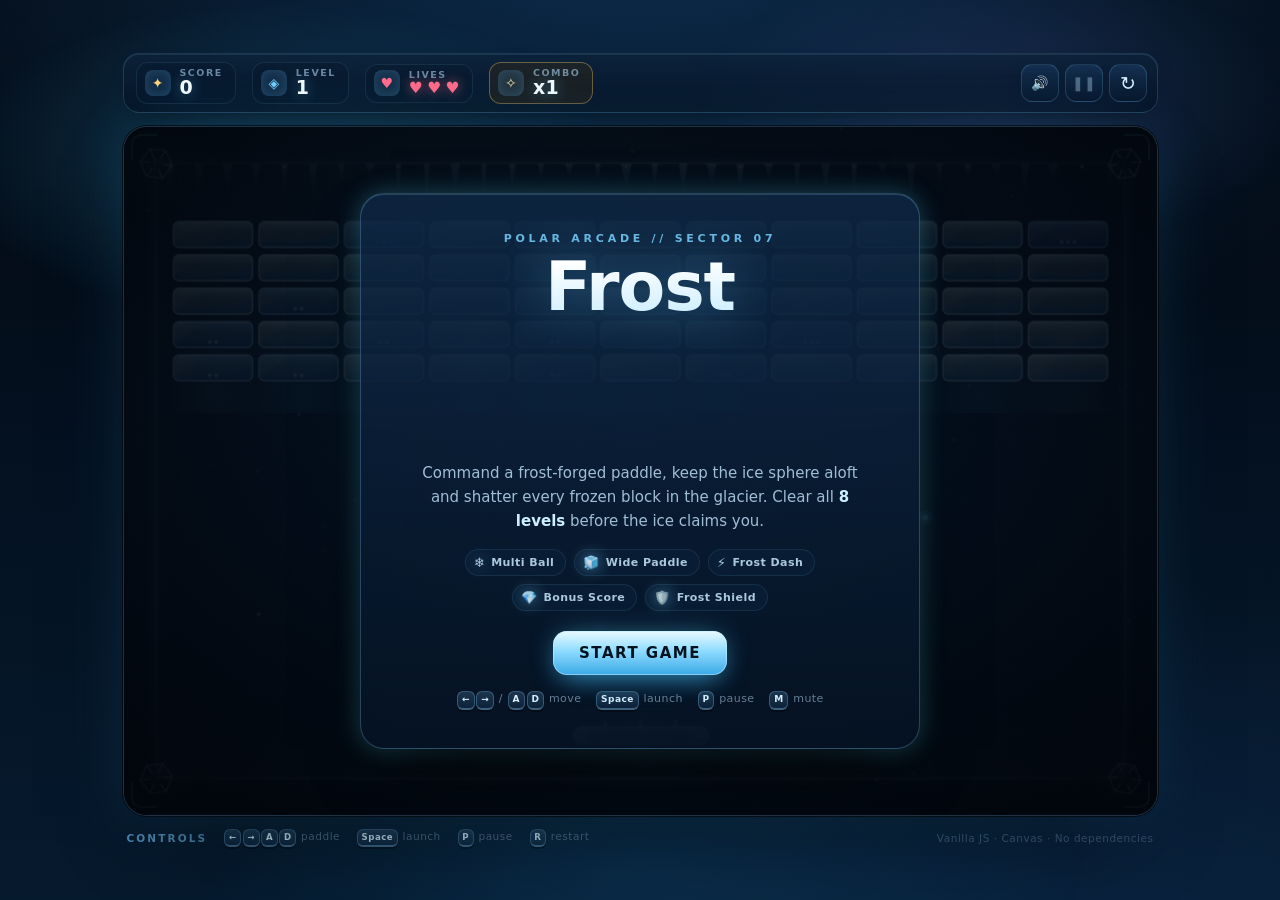
==== index.html @ 10fe20f4 "Add Quit Game button to pause, game over, and victory screens" ====
<!DOCTYPE html>
<html lang="en">
<head>
<meta charset="UTF-8" />
<meta name="viewport" content="width=device-width, initial-scale=1.0, viewport-fit=cover" />
<meta name="theme-color" content="#04080f" />
<meta name="description" content="Frost Breakout — a futuristic frozen arcade breakout game built with HTML5 Canvas and vanilla JavaScript." />
<title>Frost Breakout ❄️</title>
<link rel="icon" href="data:image/svg+xml,%3Csvg xmlns='http://www.w3.org/2000/svg' viewBox='0 0 32 32'%3E%3Cdefs%3E%3CradialGradient id='g' cx='50%25' cy='40%25'%3E%3Cstop offset='0' stop-color='%23eafaff'/%3E%3Cstop offset='1' stop-color='%2338bdf8'/%3E%3C/radialGradient%3E%3C/defs%3E%3Crect width='32' height='32' rx='7' fill='%2308182e'/%3E%3Ccircle cx='16' cy='14' r='7' fill='url(%23g)'/%3E%3Crect x='6' y='24' width='20' height='4' rx='2' fill='%23bae6fd'/%3E%3C/svg%3E" />
<link rel="stylesheet" href="style.css" />
</head>
<body>

<!-- Ambient decorative snow (pure CSS, sits behind the machine) -->
<div class="ambient-snow" aria-hidden="true">
  <i style="--x:4%;  --d:17s; --s:5px;  --o:.5"></i>
  <i style="--x:12%; --d:23s; --s:3px;  --o:.35"></i>
  <i style="--x:21%; --d:14s; --s:7px;  --o:.25"></i>
  <i style="--x:30%; --d:26s; --s:4px;  --o:.45"></i>
  <i style="--x:39%; --d:19s; --s:6px;  --o:.3"></i>
  <i style="--x:48%; --d:29s; --s:3px;  --o:.55"></i>
  <i style="--x:57%; --d:15s; --s:8px;  --o:.22"></i>
  <i style="--x:66%; --d:24s; --s:4px;  --o:.4"></i>
  <i style="--x:75%; --d:18s; --s:6px;  --o:.28"></i>
  <i style="--x:84%; --d:27s; --s:3px;  --o:.5"></i>
  <i style="--x:92%; --d:21s; --s:7px;  --o:.3"></i>
</div>
<div class="ambient-aurora" aria-hidden="true"></div>

<main class="shell" id="shell">

  <!-- ══════════════ HUD ══════════════ -->
  <header class="hud">
    <div class="hud-stats">
      <div class="chip">
        <span class="chip-ico ico-score">✦</span>
        <span class="chip-body"><span class="chip-lab">Score</span><span class="chip-val" id="uiScore">0</span></span>
      </div>

      <div class="chip">
        <span class="chip-ico ico-level">◈</span>
        <span class="chip-body"><span class="chip-lab">Level</span><span class="chip-val" id="uiLevel">1<span class="chip-sub" id="uiLevelMax">/8</span></span></span>
      </div>

      <div class="chip">
        <span class="chip-ico ico-life">♥</span>
        <span class="chip-body"><span class="chip-lab">Lives</span><span class="chip-val lives" id="uiLives"></span></span>
      </div>

      <div class="chip chip-combo" id="uiComboChip" hidden>
        <span class="chip-ico ico-combo">✧</span>
        <span class="chip-body"><span class="chip-lab">Combo</span><span class="chip-val" id="uiCombo">x1</span></span>
      </div>
    </div>

    <div class="hud-actions">
      <button type="button" class="icon-btn" id="btnSound" title="Mute / Unmute  (M)" aria-label="Toggle sound" aria-pressed="false">
        <span class="ico-sound">🔊</span>
      </button>
      <button type="button" class="icon-btn" id="btnPause" title="Pause / Resume  (P)" aria-label="Pause game" aria-pressed="false">
        <span class="ico-pause">❚❚</span>
      </button>
      <button type="button" class="icon-btn" id="btnRestart" title="Restart game  (R)" aria-label="Restart game">
        <span class="ico-restart">↻</span>
      </button>
    </div>
  </header>

  <!-- ══════════════ ARCADE MACHINE ══════════════ -->
  <div class="stage" id="stage">
    <div class="stage-frame" aria-hidden="true">
      <span class="rim rim-tl"></span><span class="rim rim-tr"></span>
      <span class="rim rim-bl"></span><span class="rim rim-br"></span>
    </div>

    <canvas id="game" width="960" height="640" role="img" aria-label="Frost Breakout play area"></canvas>
    <div class="crt" aria-hidden="true"></div>

    <!-- Center toast used for in-game events (level clear, ready, power-up) -->
    <div class="banner" id="banner" hidden>
      <div class="banner-title" id="bannerTitle"></div>
      <div class="banner-sub" id="bannerSub"></div>
    </div>

    <!-- ── Start screen ── -->
    <section class="overlay" id="ovMenu">
      <div class="panel">
        <div class="panel-glint" aria-hidden="true"></div>
        <p class="eyebrow">Polar Arcade // Sector 07</p>
        <h1 class="title">Frost<span>Breakout</span><em>❄️</em></h1>
        <p class="lede">
          Command a frost-forged paddle, keep the ice sphere aloft and shatter every
          frozen block in the glacier. Clear all <b>8 levels</b> before the ice claims you.
        </p>

        <ul class="power-legend" aria-label="Power-ups">
          <li><b>❄️</b><span>Multi Ball</span></li>
          <li><b>🧊</b><span>Wide Paddle</span></li>
          <li><b>⚡</b><span>Frost Dash</span></li>
          <li><b>💎</b><span>Bonus Score</span></li>
          <li><b>🛡️</b><span>Frost Shield</span></li>
        </ul>

        <button type="button" class="btn btn-primary" id="btnStart">
          <span>Start Game</span>
        </button>

        <div class="hint">
          <span><kbd>←</kbd><kbd>→</kbd> / <kbd>A</kbd><kbd>D</kbd> move</span>
          <span><kbd>Space</kbd> launch</span>
          <span><kbd>P</kbd> pause</span>
          <span><kbd>M</kbd> mute</span>
          <span class="hint-touch">Drag the arena to move</span>
        </div>
      </div>
    </section>

    <!-- ── Pause screen ── -->
    <section class="overlay overlay-dim hidden" id="ovPause">
      <div class="panel panel-sm">
        <p class="eyebrow">System Hold</p>
        <h2 class="title-sm">Paused</h2>
        <p class="lede">The blizzard waits for you.</p>
        <div class="btn-row">
          <button type="button" class="btn btn-primary" id="btnResume">Resume</button>
          <button type="button" class="btn btn-ghost" id="btnQuit">Main Menu</button>
        </div>
        <div class="btn-row" style="margin-top:8px;">
          <button type="button" class="btn btn-danger" id="btnQuitGame">Quit Game</button>
        </div>
      </div>
    </section>

    <!-- ── Game over screen ── -->
    <section class="overlay overlay-dim hidden" id="ovOver">
      <div class="panel panel-sm">
        <p class="eyebrow eyebrow-warn">Ice Meltdown</p>
        <h2 class="title-sm">Game Over</h2>
        <div class="scoreboard">
          <div><span>Final Score</span><b id="ovOverScore">0</b></div>
          <div><span>Level Reached</span><b id="ovOverLevel">1</b></div>
          <div><span>Blocks Shattered</span><b id="ovOverBricks">0</b></div>
          <div><span>Best Combo</span><b id="ovOverCombo">0</b></div>
          <div><span>Best</span><b id="ovOverBest">0</b></div>
        </div>
        <div class="btn-row">
          <button type="button" class="btn btn-primary" id="btnRetry">Try Again</button>
          <button type="button" class="btn btn-ghost" id="btnMenu2">Main Menu</button>
        </div>
        <div class="btn-row" style="margin-top:8px;">
          <button type="button" class="btn btn-danger" id="btnQuitGameOver">Quit Game</button>
        </div>
      </div>
    </section>

    <!-- ── Victory screen ── -->
    <section class="overlay hidden" id="ovWin">
      <div class="panel">
        <div class="panel-glint" aria-hidden="true"></div>
        <p class="eyebrow eyebrow-win">Glacier Cleared</p>
        <h2 class="title-sm title-win">Victory ❄️</h2>
        <p class="lede">Every frozen block is dust. The arctic sector is yours.</p>
        <div class="scoreboard">
          <div><span>Final Score</span><b id="ovWinScore">0</b></div>
          <div><span>Blocks Shattered</span><b id="ovWinBricks">0</b></div>
          <div><span>Best Combo</span><b id="ovWinCombo">0</b></div>
          <div><span>Lives Left</span><b id="ovWinLives">0</b></div>
          <div><span>Best</span><b id="ovWinBest">0</b></div>
        </div>
        <div class="btn-row">
          <button type="button" class="btn btn-primary" id="btnPlayAgain">Play Again</button>
          <button type="button" class="btn btn-ghost" id="btnMenu3">Main Menu</button>
        </div>
        <div class="btn-row" style="margin-top:8px;">
          <button type="button" class="btn btn-danger" id="btnQuitGameWin">Quit Game</button>
        </div>
      </div>
    </section>

    <div class="scan" aria-hidden="true"></div>
  </div>

  <!-- ══════════════ TOUCH CONTROLS ══════════════ -->
  <div class="touch-bar" id="touchBar">
    <button type="button" class="tbtn" id="btnLeft" aria-label="Move paddle left">◀</button>
    <button type="button" class="tbtn tbtn-fire" id="btnFire" aria-label="Launch ball">❄️</button>
    <button type="button" class="tbtn" id="btnRight" aria-label="Move paddle right">▶</button>
  </div>

  <p class="rotate-hint">↻ Rotate your device for a larger arena</p>

  <footer class="legend">
    <span class="legend-k">Controls</span>
    <span><kbd>←</kbd><kbd>→</kbd><kbd>A</kbd><kbd>D</kbd> paddle</span>
    <span><kbd>Space</kbd> launch</span>
    <span><kbd>P</kbd> pause</span>
    <span><kbd>R</kbd> restart</span>
    <span class="legend-grow"></span>
    <span class="legend-build">Vanilla JS · Canvas · No dependencies</span>
  </footer>
</main>

<script src="script.js"></script>
</body>
</html>
---- style.css ----
/* ==========================================================================
   Frost Breakout ❄️  —  stylesheet
   1. Tokens & reset          5. HUD
   2. Ambient background      6. Stage / overlays / panels
   3. Shell layout            7. Buttons / form bits
   4. Typography              8. Touch controls, legend, responsive
   ========================================================================== */

/* ---------- 1. Tokens & reset ------------------------------------------- */
:root {
  /* arctic palette */
  --ink-000: #03070d;
  --ink-100: #061020;
  --ink-200: #08182c;
  --ink-300: #0b2540;
  --ice-100: #f2fbff;
  --ice-200: #d5f0ff;
  --ice-300: #a9e3ff;
  --ice-400: #6fd0ff;
  --ice-500: #35b6f5;
  --ice-600: #1c8fd4;
  --deep-600: #0b4f8a;
  --violet: #7b8cff;
  --cyan: #57e6ff;
  --danger: #ff6b8b;
  --gold: #ffd479;

  --stroke: rgba(140, 210, 255, .18);
  --stroke-soft: rgba(140, 210, 255, .10);
  --glass: rgba(8, 24, 44, .62);
  --glass-hi: rgba(150, 220, 255, .09);

  --r-sm: 10px;
  --r-md: 16px;
  --r-lg: 24px;

  --shadow-deep: 0 30px 80px -30px rgba(0, 0, 0, .9);
  --glow-ice: 0 0 24px rgba(87, 230, 255, .28);
  --ease: cubic-bezier(.22, .68, .28, 1);
}

* { box-sizing: border-box; }

html, body { height: 100%; }

body {
  margin: 0;
  min-height: 100%;
  display: flex;
  align-items: center;
  justify-content: center;
  padding: clamp(8px, 2vw, 26px);
  font-family: "Segoe UI", system-ui, -apple-system, "Helvetica Neue", Arial, sans-serif;
  color: var(--ice-200);
  background:
    radial-gradient(120% 90% at 50% -10%, #0d2f52 0%, rgba(9, 30, 54, 0) 60%),
    radial-gradient(90% 70% at 85% 110%, #0a2340 0%, rgba(6, 16, 32, 0) 65%),
    linear-gradient(180deg, var(--ink-000) 0%, #04101f 45%, #061a2e 100%);
  overflow-x: hidden;
  -webkit-font-smoothing: antialiased;
  -webkit-tap-highlight-color: transparent;
}

/* ---------- 2. Ambient background ---------------------------------------- */
.ambient-aurora {
  position: fixed;
  inset: 0;
  pointer-events: none;
  z-index: 0;
  background:
    radial-gradient(38% 26% at 22% 18%, rgba(63, 214, 255, .17), transparent 70%),
    radial-gradient(34% 24% at 78% 12%, rgba(123, 140, 255, .15), transparent 70%),
    radial-gradient(50% 30% at 50% 96%, rgba(28, 143, 212, .14), transparent 70%);
  /* transform-only animation: keeps this on the compositor instead of
     re-rasterising a blurred full-viewport layer every frame */
  animation: auroraDrift 34s var(--ease) infinite alternate;
}

@keyframes auroraDrift {
  0%   { transform: translate3d(-1.5%, 0, 0);     opacity: .8; }
  50%  { transform: translate3d(1.5%, 1%, 0);    opacity: 1; }
  100% { transform: translate3d(-1%, -.5%, 0);   opacity: .75; }
}

.ambient-snow {
  position: fixed;
  inset: 0;
  pointer-events: none;
  z-index: 0;
  overflow: hidden;
}

.ambient-snow i {
  position: absolute;
  top: -6vh;
  left: var(--x);
  width: var(--s);
  height: var(--s);
  opacity: 0;
  border-radius: 50%;
  background: radial-gradient(circle, #fff, rgba(190, 230, 255, .25));
  box-shadow: 0 0 8px rgba(160, 220, 255, .5);
  animation: snowfall var(--d) linear infinite;
  animation-delay: calc(var(--d) * -0.4);
}

@keyframes snowfall {
  0%   { transform: translate3d(0, -8vh, 0);        opacity: 0; }
  10%  { opacity: var(--o); }
  90%  { opacity: var(--o); }
  100% { transform: translate3d(40px, 108vh, 0);    opacity: 0; }
}

/* ---------- 3. Shell layout --------------------------------------------- */
.shell {
  position: relative;
  z-index: 1;
  width: min(1120px, 100%, calc((100dvh - 210px) * 1.5));
  display: flex;
  flex-direction: column;
  gap: clamp(8px, 1.4vh, 14px);
}

/* ---------- 4. Typography ------------------------------------------------ */
kbd {
  display: inline-block;
  min-width: 1.65em;
  padding: .12em .42em;
  margin: 0 .1em;
  font: 600 .82em/1.5 "Segoe UI", system-ui, sans-serif;
  text-align: center;
  color: var(--ice-200);
  background: linear-gradient(180deg, rgba(120, 190, 240, .20), rgba(20, 48, 76, .55));
  border: 1px solid rgba(150, 215, 255, .28);
  border-bottom-width: 2px;
  border-radius: 6px;
  box-shadow: 0 2px 0 rgba(0, 0, 0, .35);
}

/* ---------- 5. HUD ------------------------------------------------------- */
.hud {
  display: flex;
  align-items: center;
  justify-content: space-between;
  gap: 12px;
  padding: 8px 10px 8px 12px;
  border-radius: var(--r-md);
  background: linear-gradient(180deg, rgba(12, 34, 58, .78), rgba(6, 18, 34, .72));
  border: 1px solid var(--stroke);
  box-shadow: inset 0 1px 0 var(--glass-hi), 0 12px 30px -18px #000;
}

.hud-stats {
  display: flex;
  align-items: center;
  gap: clamp(6px, 1.4vw, 16px);
  min-width: 0;
}

.chip {
  display: flex;
  align-items: center;
  gap: 9px;
  padding: 5px 12px 5px 8px;
  border-radius: 12px;
  background: rgba(9, 26, 46, .55);
  border: 1px solid var(--stroke-soft);
  transition: border-color .3s var(--ease), background .3s var(--ease);
}

.chip-ico {
  display: grid;
  place-items: center;
  width: 26px;
  height: 26px;
  flex: none;
  border-radius: 8px;
  font-size: 14px;
  color: var(--ice-100);
  background: rgba(90, 170, 230, .14);
  box-shadow: inset 0 0 12px rgba(120, 200, 255, .18);
}

.ico-score { color: var(--gold); }
.ico-level { color: var(--ice-400); }
.ico-life  { color: var(--danger); }
.ico-combo { color: #ffe9a8; }

.chip-body { display: flex; flex-direction: column; line-height: 1.05; min-width: 0; }

.chip-lab {
  font-size: 9.5px;
  font-weight: 700;
  letter-spacing: .16em;
  text-transform: uppercase;
  color: rgba(168, 206, 235, .62);
}

.chip-val {
  font-size: clamp(15px, 2.1vw, 19px);
  font-weight: 800;
  letter-spacing: .02em;
  font-variant-numeric: tabular-nums;
  color: var(--ice-100);
  text-shadow: 0 0 14px rgba(120, 210, 255, .45);
}

.chip-sub { font-size: .62em; opacity: .5; margin-left: 1px; }

.lives { display: flex; gap: 4px; align-items: center; }

.lives b {
  font-size: .82em;
  color: var(--danger);
  text-shadow: 0 0 12px rgba(255, 107, 139, .6);
  animation: heartIn .35s var(--ease) both;
}

.lives b.spent { color: rgba(140, 180, 210, .28); text-shadow: none; animation: none; }

@keyframes heartIn {
  from { transform: scale(0) rotate(-25deg); opacity: 0; }
  to   { transform: scale(1) rotate(0);      opacity: 1; }
}

.chip-combo {
  border-color: rgba(255, 212, 121, .35);
  background: rgba(60, 44, 16, .35);
  animation: comboPop .3s var(--ease);
}

@keyframes comboPop {
  from { transform: scale(.85); }
  to   { transform: scale(1); }
}

.hud-actions { display: flex; gap: 6px; flex: none; }

.icon-btn {
  width: 38px;
  height: 38px;
  display: grid;
  place-items: center;
  font-size: 14px;
  color: var(--ice-200);
  background: linear-gradient(180deg, rgba(24, 56, 92, .7), rgba(9, 24, 44, .7));
  border: 1px solid var(--stroke);
  border-radius: 11px;
  cursor: pointer;
  transition: transform .18s var(--ease), border-color .2s, box-shadow .2s, color .2s;
}

.icon-btn:hover {
  transform: translateY(-2px);
  color: #fff;
  border-color: rgba(150, 220, 255, .5);
  box-shadow: var(--glow-ice);
}

.icon-btn:active { transform: translateY(0) scale(.94); }

.icon-btn.off { color: rgba(160, 190, 215, .45); }

.ico-restart { font-size: 19px; line-height: 1; }

/* ---------- 6. Stage / overlays / panels --------------------------------- */
.stage {
  position: relative;
  width: 100%;
  aspect-ratio: 3 / 2;          /* matches the 960×640 logical canvas exactly */
  border-radius: var(--r-lg);
  overflow: hidden;
  background: #04080f;
  border: 1px solid rgba(130, 200, 250, .22);
  box-shadow:
    0 0 0 1px rgba(0, 0, 0, .6),
    0 0 60px -10px rgba(40, 150, 220, .28),
    var(--shadow-deep);
  isolation: isolate;
}

.stage-frame {
  position: absolute;
  inset: 0;
  border-radius: inherit;
  pointer-events: none;
  z-index: 4;
}

.rim {
  position: absolute;
  width: 26px;
  height: 26px;
  border: 2px solid rgba(150, 225, 255, .55);
  filter: drop-shadow(0 0 6px rgba(110, 200, 255, .7));
}

.rim-tl { top: 7px;    left: 7px;   border-right: 0; border-bottom: 0; border-radius: 10px 0 0 0; }
.rim-tr { top: 7px;    right: 7px;  border-left: 0;  border-bottom: 0; border-radius: 0 10px 0 0; }
.rim-bl { bottom: 7px; left: 7px;   border-right: 0; border-top: 0;    border-radius: 0 0 0 10px; }
.rim-br { bottom: 7px; right: 7px;  border-left: 0;  border-top: 0;    border-radius: 0 0 10px 0; }

#game {
  display: block;
  width: 100%;
  height: 100%;
  touch-action: none;
  cursor: none;
}

.stage.menu-open #game { cursor: default; }

/* subtle CRT glass — plain alpha, no blend mode (blend modes force a
   full-page composite pass on every frame) */
.crt {
  position: absolute;
  inset: 0;
  pointer-events: none;
  z-index: 3;
  background:
    radial-gradient(130% 100% at 50% 50%, transparent 58%, rgba(2, 10, 20, .5) 100%),
    linear-gradient(180deg, rgba(190, 235, 255, .06), transparent 22%);
}

/* a slim strip that drifts downward: transform-only, so it never repaints
   the whole overlay */
.scan {
  position: absolute;
  left: 0;
  top: 0;
  width: 100%;
  height: 200px;
  pointer-events: none;
  z-index: 3;
  opacity: .12;
  background: repeating-linear-gradient(180deg,
      rgba(255, 255, 255, .07) 0 1px, transparent 1px 3px);
  animation: scanDrift 7s linear infinite;
}

@keyframes scanDrift {
  from { transform: translateY(-200px); }
  to   { transform: translateY(760px); }
}

/* in-game toast banner */
.banner {
  position: absolute;
  left: 50%;
  top: 42%;
  z-index: 5;
  transform: translate(-50%, -50%);
  text-align: center;
  pointer-events: none;
  animation: bannerIn .45s var(--ease) both;
}

.banner-title {
  font-size: clamp(22px, 4.4vw, 44px);
  font-weight: 900;
  letter-spacing: .1em;
  text-transform: uppercase;
  color: #fff;
  text-shadow: 0 0 10px rgba(140, 220, 255, .9), 0 0 34px rgba(70, 180, 255, .7), 0 6px 18px rgba(0, 0, 0, .6);
}

.banner-sub {
  margin-top: 6px;
  font-size: clamp(11px, 1.6vw, 15px);
  font-weight: 600;
  letter-spacing: .22em;
  text-transform: uppercase;
  color: rgba(190, 232, 255, .8);
}

.banner.out { animation: bannerOut .35s var(--ease) forwards; }

@keyframes bannerIn {
  from { opacity: 0; transform: translate(-50%, -50%) scale(.86); }
  to   { opacity: 1; transform: translate(-50%, -50%) scale(1); }
}

@keyframes bannerOut {
  to { opacity: 0; transform: translate(-50%, -60%) scale(1.06); }
}

/* overlays — a solid scrim instead of backdrop-filter, which is far too
   expensive to run every frame over a full-screen canvas */
.overlay {
  position: absolute;
  inset: 0;
  z-index: 6;
  display: grid;
  place-items: center;
  padding: clamp(12px, 3vw, 34px);
  text-align: center;
  background:
    radial-gradient(80% 70% at 50% 45%, rgba(5, 18, 34, .82), rgba(1, 5, 11, .95));
  animation: fadeIn .35s var(--ease) both;
}

.overlay-dim { background: rgba(3, 10, 20, .74); }

.overlay.hidden { display: none; }

@keyframes fadeIn { from { opacity: 0; } to { opacity: 1; } }

.panel {
  position: relative;
  width: min(560px, 100%);
  padding: clamp(20px, 3.4vw, 38px) clamp(18px, 3vw, 40px);
  border-radius: var(--r-lg);
  background: linear-gradient(180deg, rgba(16, 44, 76, .72), rgba(6, 20, 38, .80));
  border: 1px solid rgba(140, 210, 255, .26);
  box-shadow: inset 0 1px 0 rgba(180, 230, 255, .16), 0 30px 70px -30px #000, var(--glow-ice);
  overflow: hidden;
  animation: panelIn .42s var(--ease) both;
}

.panel-sm { width: min(430px, 100%); padding-block: clamp(18px, 2.6vw, 30px); }

@keyframes panelIn {
  from { opacity: 0; transform: translateY(16px) scale(.97); }
  to   { opacity: 1; transform: none; }
}

.panel-glint {
  position: absolute;
  inset: -40% -20%;
  background: linear-gradient(90deg, transparent 40%, rgba(190, 240, 255, .12) 50%, transparent 60%);
  transform: translateX(-60%) rotate(18deg);
  animation: glint 6s var(--ease) infinite;
  pointer-events: none;
  will-change: transform;
}

@keyframes glint {
  0%, 62% { transform: translateX(-60%) rotate(18deg); }
  100%    { transform: translateX(60%) rotate(18deg); }
}

.eyebrow {
  margin: 0 0 10px;
  font-size: clamp(9px, 1.5vw, 11px);
  font-weight: 700;
  letter-spacing: .34em;
  text-transform: uppercase;
  color: rgba(120, 210, 255, .85);
}

.eyebrow-warn { color: rgba(255, 130, 160, .9); }
.eyebrow-win  { color: rgba(255, 214, 130, .95); }

.title {
  margin: 0 0 12px;
  font-size: clamp(34px, 7.2vw, 68px);
  font-weight: 900;
  line-height: .95;
  letter-spacing: -.015em;
  background: linear-gradient(178deg, #ffffff 6%, #bfe9ff 42%, #45b8ef 74%, #2f7fd0 100%);
  -webkit-background-clip: text;
  background-clip: text;
  color: transparent;
  filter: drop-shadow(0 0 26px rgba(80, 190, 255, .45));
}

.title span { display: block; font-weight: 300; letter-spacing: .06em; opacity: .92; }

.title em {
  display: inline-block;
  margin-left: .12em;
  font-style: normal;
  font-size: .5em;
  filter: drop-shadow(0 0 14px rgba(150, 225, 255, .9));
  animation: snowSpin 7s linear infinite;
}

@keyframes snowSpin {
  from { transform: rotate(0deg)   scale(1); }
  50%  { transform: rotate(180deg) scale(1.12); }
  to   { transform: rotate(360deg) scale(1); }
}

.title-sm {
  margin: 0 0 10px;
  font-size: clamp(26px, 5vw, 44px);
  font-weight: 900;
  letter-spacing: .01em;
  color: #fff;
  text-shadow: 0 0 22px rgba(90, 200, 255, .55);
}

.title-win {
  background: linear-gradient(178deg, #fff 10%, #ffe6a8 55%, #ffb44d 100%);
  -webkit-background-clip: text;
  background-clip: text;
  color: transparent;
  filter: drop-shadow(0 0 22px rgba(255, 200, 100, .5));
}

.lede {
  margin: 0 auto 16px;
  max-width: 46ch;
  font-size: clamp(12.5px, 1.7vw, 15px);
  line-height: 1.6;
  color: rgba(190, 222, 245, .84);
}

.lede b { color: #cdefff; }

.power-legend {
  display: flex;
  flex-wrap: wrap;
  justify-content: center;
  gap: 8px;
  margin: 0 0 20px;
  padding: 0;
  list-style: none;
}

.power-legend li {
  display: flex;
  align-items: center;
  gap: 6px;
  padding: 5px 11px 5px 8px;
  font-size: 11px;
  font-weight: 600;
  letter-spacing: .04em;
  color: rgba(200, 230, 250, .85);
  background: rgba(11, 32, 58, .6);
  border: 1px solid var(--stroke-soft);
  border-radius: 999px;
  transition: transform .2s var(--ease), border-color .2s;
}

.power-legend li:hover { transform: translateY(-2px); border-color: rgba(150, 220, 255, .45); }
.power-legend b { font-size: 13px; filter: drop-shadow(0 0 8px rgba(120, 210, 255, .8)); }

.scoreboard {
  display: grid;
  grid-template-columns: repeat(auto-fit, minmax(118px, 1fr));
  gap: 8px;
  margin: 0 0 20px;
}

.scoreboard > div {
  display: flex;
  flex-direction: column;
  gap: 3px;
  padding: 10px 8px;
  border-radius: var(--r-sm);
  background: rgba(8, 24, 44, .55);
  border: 1px solid var(--stroke-soft);
}

.scoreboard span {
  font-size: 9.5px;
  font-weight: 700;
  letter-spacing: .16em;
  text-transform: uppercase;
  color: rgba(160, 200, 230, .65);
}

.scoreboard b {
  font-size: clamp(16px, 2.6vw, 22px);
  font-weight: 800;
  font-variant-numeric: tabular-nums;
  color: var(--ice-100);
  text-shadow: 0 0 14px rgba(110, 205, 255, .45);
}

.hint {
  display: flex;
  flex-wrap: wrap;
  justify-content: center;
  gap: 6px 14px;
  margin-top: 16px;
  font-size: 11px;
  letter-spacing: .04em;
  color: rgba(165, 200, 225, .6);
}

.hint-touch { display: none; }

/* ---------- 7. Buttons --------------------------------------------------- */
.btn-row {
  display: flex;
  justify-content: center;
  gap: 10px;
  flex-wrap: wrap;
}

.btn {
  position: relative;
  display: inline-flex;
  align-items: center;
  justify-content: center;
  gap: 8px;
  min-width: 168px;
  padding: 13px 26px;
  font: inherit;
  font-size: 15px;
  font-weight: 800;
  letter-spacing: .1em;
  text-transform: uppercase;
  color: #02121f;
  background: linear-gradient(180deg, #eafaff 0%, #8fdcff 45%, #3aa8e6 100%);
  border: 0;
  border-radius: 14px;
  cursor: pointer;
  overflow: hidden;
  box-shadow:
    0 0 0 1px rgba(190, 240, 255, .55) inset,
    0 10px 26px -8px rgba(50, 170, 230, .65),
    0 0 30px -6px rgba(90, 210, 255, .45);
  transition: transform .2s var(--ease), box-shadow .25s var(--ease), filter .2s;
}

.btn::after {
  content: "";
  position: absolute;
  top: 0;
  left: 0;
  width: 55%;
  height: 100%;
  background: linear-gradient(90deg, transparent, rgba(255, 255, 255, .75), transparent);
  transform: translateX(-160%) skewX(-20deg);
  animation: btnSheen 3.6s var(--ease) infinite;
  pointer-events: none;
}

@keyframes btnSheen {
  0%, 55% { transform: translateX(-160%) skewX(-20deg); }
  100%    { transform: translateX(360%) skewX(-20deg); }
}

.btn:hover {
  transform: translateY(-3px);
  filter: brightness(1.07);
  box-shadow:
    0 0 0 1px rgba(220, 250, 255, .7) inset,
    0 16px 34px -10px rgba(50, 170, 230, .8),
    0 0 46px -6px rgba(120, 225, 255, .7);
}

.btn:active { transform: translateY(0) scale(.97); }
.btn:focus-visible { outline: 2px solid #fff; outline-offset: 3px; }

.btn-ghost {
  min-width: 132px;
  color: var(--ice-200);
  background: linear-gradient(180deg, rgba(28, 64, 104, .8), rgba(10, 28, 50, .8));
  box-shadow: 0 0 0 1px var(--stroke) inset, 0 8px 20px -12px #000;
}

.btn-ghost::after { display: none; }
.btn-ghost:hover { color: #fff; box-shadow: 0 0 0 1px rgba(150, 220, 255, .5) inset, var(--glow-ice); }

.btn-danger {
  min-width: 132px;
  color: #fff;
  background: linear-gradient(180deg, #ff4444 0%, #cc0000 45%, #990000 100%);
  box-shadow:
    0 0 0 1px rgba(255, 100, 100, .55) inset,
    0 10px 26px -8px rgba(204, 0, 0, .65),
    0 0 30px -6px rgba(255, 50, 50, .45);
}
.btn-danger::after { display: none; }
.btn-danger:hover { box-shadow: 0 0 0 1px rgba(255, 150, 150, .7) inset, 0 0 40px -4px rgba(255, 80, 80, .7); }

/* ---------- 8. Touch controls, legend, responsive ------------------------ */
.touch-bar {
  display: none;
  gap: 10px;
  padding: 4px;
}

.tbtn {
  flex: 1;
  height: 62px;
  font-size: 22px;
  color: var(--ice-200);
  background: linear-gradient(180deg, rgba(24, 58, 96, .8), rgba(8, 22, 42, .85));
  border: 1px solid var(--stroke);
  border-radius: 16px;
  cursor: pointer;
  user-select: none;
  touch-action: none;
  transition: transform .1s var(--ease), background .15s, box-shadow .2s;
}

.tbtn:active,
.tbtn.held {
  transform: scale(.95);
  color: #fff;
  background: linear-gradient(180deg, rgba(50, 120, 180, .9), rgba(14, 40, 70, .9));
  box-shadow: 0 0 24px -4px rgba(110, 210, 255, .7);
}

.tbtn-fire { flex: 0 0 96px; font-size: 26px; }

.legend {
  display: flex;
  align-items: center;
  gap: 8px 16px;
  flex-wrap: wrap;
  padding: 0 4px;
  font-size: 10.5px;
  letter-spacing: .05em;
  color: rgba(150, 190, 220, .5);
}

.legend-k {
  font-weight: 800;
  letter-spacing: .2em;
  text-transform: uppercase;
  color: rgba(120, 200, 250, .65);
}

.legend-grow { flex: 1; }
.legend-build { opacity: .55; }

.rotate-hint {
  display: none;
  margin: 0;
  text-align: center;
  font-size: 10.5px;
  font-weight: 600;
  letter-spacing: .12em;
  text-transform: uppercase;
  color: rgba(140, 205, 245, .55);
}

@media (max-width: 780px) and (orientation: portrait) {
  .rotate-hint { display: block; }
}

@media (max-width: 720px) {
  .legend { display: none; }
}

@media (max-width: 640px) {
  .chip { padding: 4px 9px 4px 6px; gap: 7px; }
  .chip-ico { width: 22px; height: 22px; font-size: 12px; }
  .chip-lab { font-size: 8.5px; }
  .icon-btn { width: 34px; height: 34px; font-size: 13px; }
  .power-legend li span { display: none; }
  .power-legend li { padding: 6px 9px; }
}

/* Touch-first layout: show on-screen controls. The width fallback covers
   browsers/devices that report a fine pointer on a small screen. */
@media (hover: none) and (pointer: coarse), (max-width: 780px) {
  .touch-bar { display: flex; }
  .hint-touch { display: inline; }
}

@media (max-height: 560px) {
  .shell { width: min(1120px, 100%, calc((100dvh - 130px) * 1.5)); }
  .legend { display: none; }
  /* compact HUD so nothing overflows on short landscape screens */
  .hud { padding: 5px 7px; gap: 6px; }
  .hud-stats { gap: 5px; }
  .chip { padding: 3px 7px 3px 4px; gap: 5px; border-radius: 9px; }
  .chip-ico { width: 20px; height: 20px; font-size: 11px; border-radius: 6px; }
  .chip-lab { display: none; }
  .chip-val { font-size: 14px; }
  .icon-btn { width: 30px; height: 30px; font-size: 12px; border-radius: 9px; }
  .ico-restart { font-size: 16px; }
  .touch-bar { gap: 6px; }
  .tbtn { height: 46px; }
}

@media (prefers-reduced-motion: reduce) {
  *, *::before, *::after {
    animation-duration: .01ms !important;
    animation-iteration-count: 1 !important;
    transition-duration: .01ms !important;
  }
}
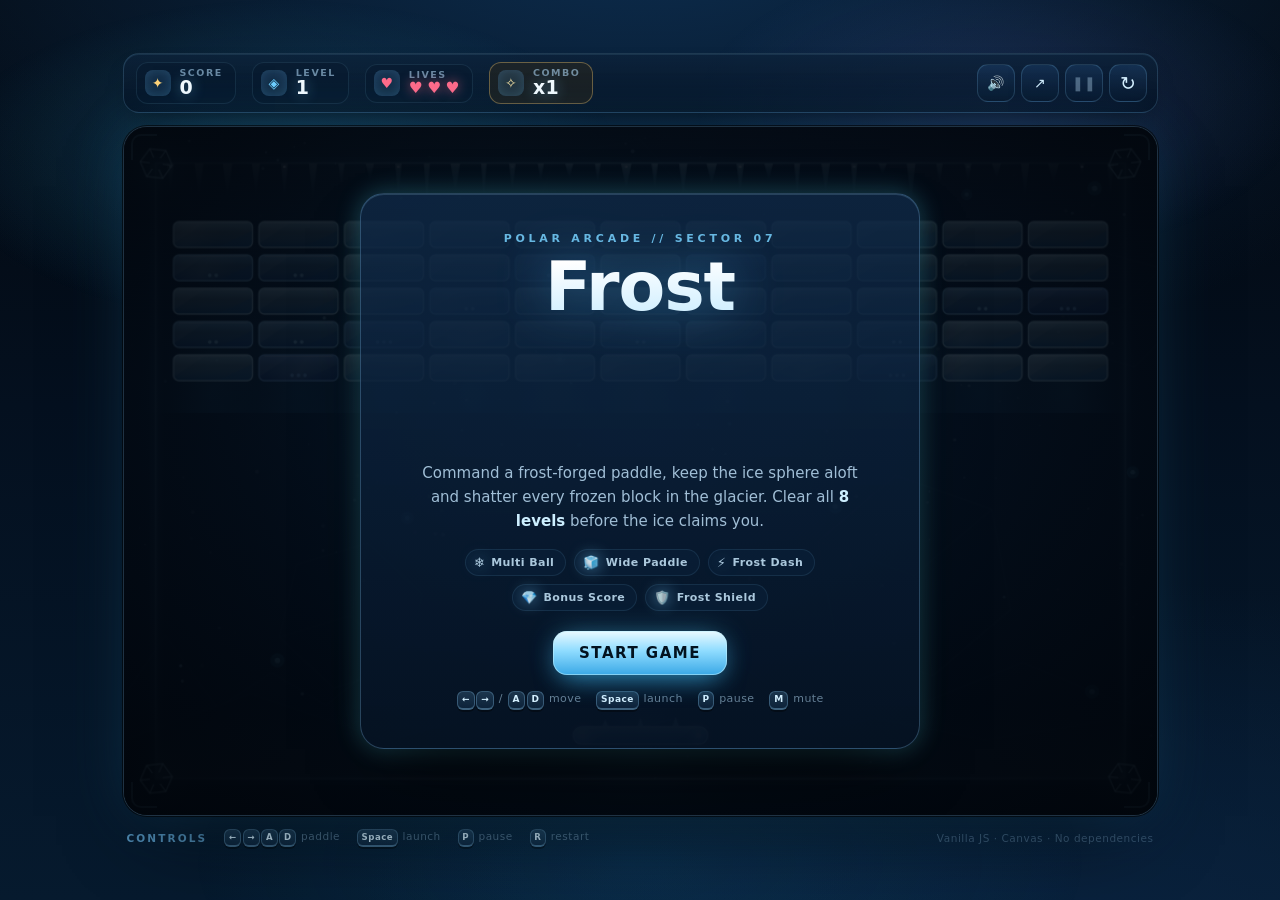
==== commit 70e44654: "Add fullscreen toggle button to HUD" ====
--- a/index.html
+++ b/index.html
@@ -57,6 +57,9 @@
       <button type="button" class="icon-btn" id="btnSound" title="Mute / Unmute  (M)" aria-label="Toggle sound" aria-pressed="false">
         <span class="ico-sound">🔊</span>
       </button>
+      <button type="button" class="icon-btn" id="btnFullscreen" title="Fullscreen  (F)" aria-label="Toggle fullscreen" aria-pressed="false">
+        <span class="ico-fullscreen">↗</span>
+      </button>
       <button type="button" class="icon-btn" id="btnPause" title="Pause / Resume  (P)" aria-label="Pause game" aria-pressed="false">
         <span class="ico-pause">❚❚</span>
       </button>
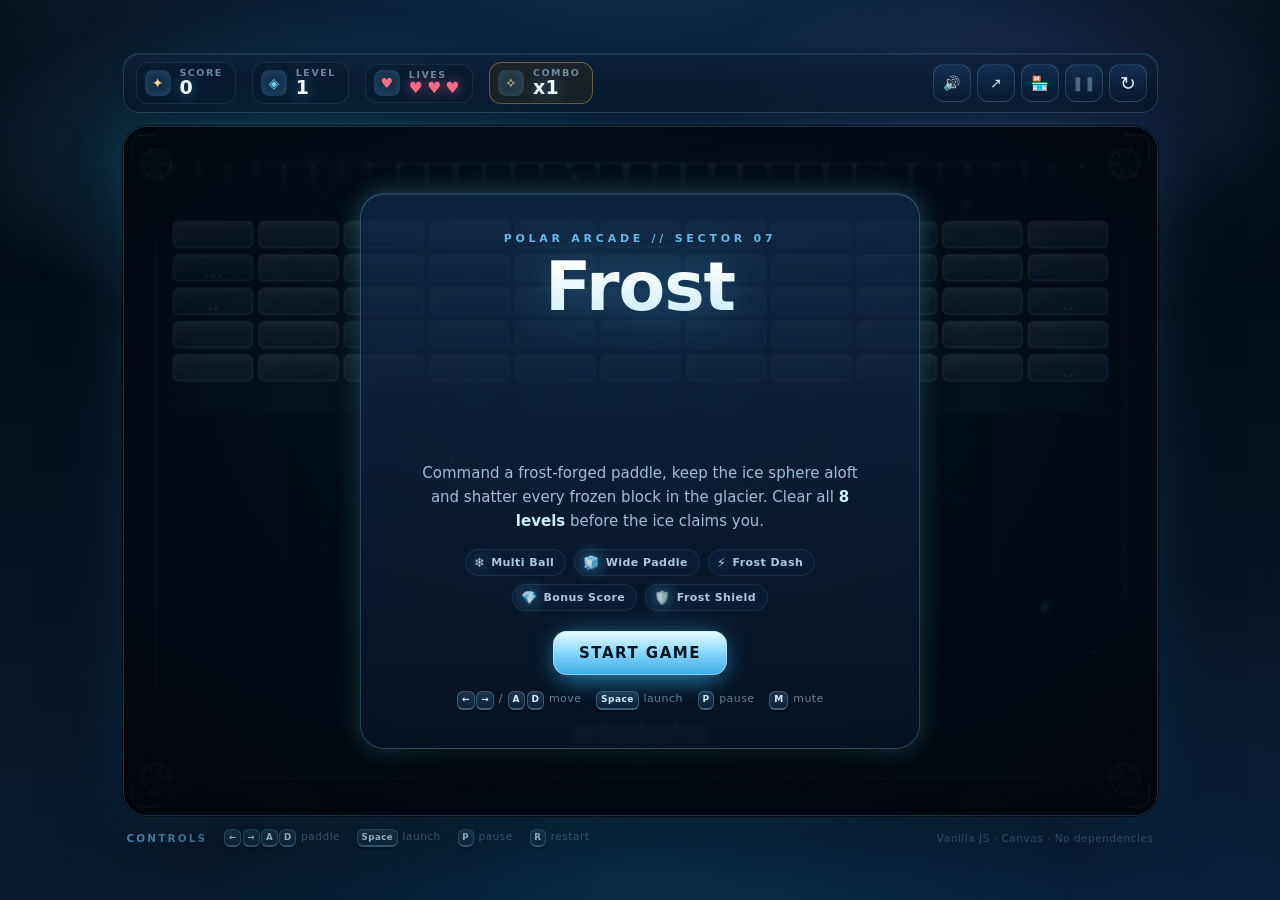
==== commit f529b860: "Add Frost Snake enhancements, Frost Asteroids enhancements, Frost Pinball; update arcade shell" ====
--- a/index.html
+++ b/index.html
@@ -60,6 +60,9 @@
       <button type="button" class="icon-btn" id="btnFullscreen" title="Fullscreen  (F)" aria-label="Toggle fullscreen" aria-pressed="false">
         <span class="ico-fullscreen">↗</span>
       </button>
+      <button type="button" class="icon-btn" id="btnArcade" title="Open Frost Arcade (A)" aria-label="Open game selector">
+        <span class="ico-arcade">🏪</span>
+      </button>
       <button type="button" class="icon-btn" id="btnPause" title="Pause / Resume  (P)" aria-label="Pause game" aria-pressed="false">
         <span class="ico-pause">❚❚</span>
       </button>
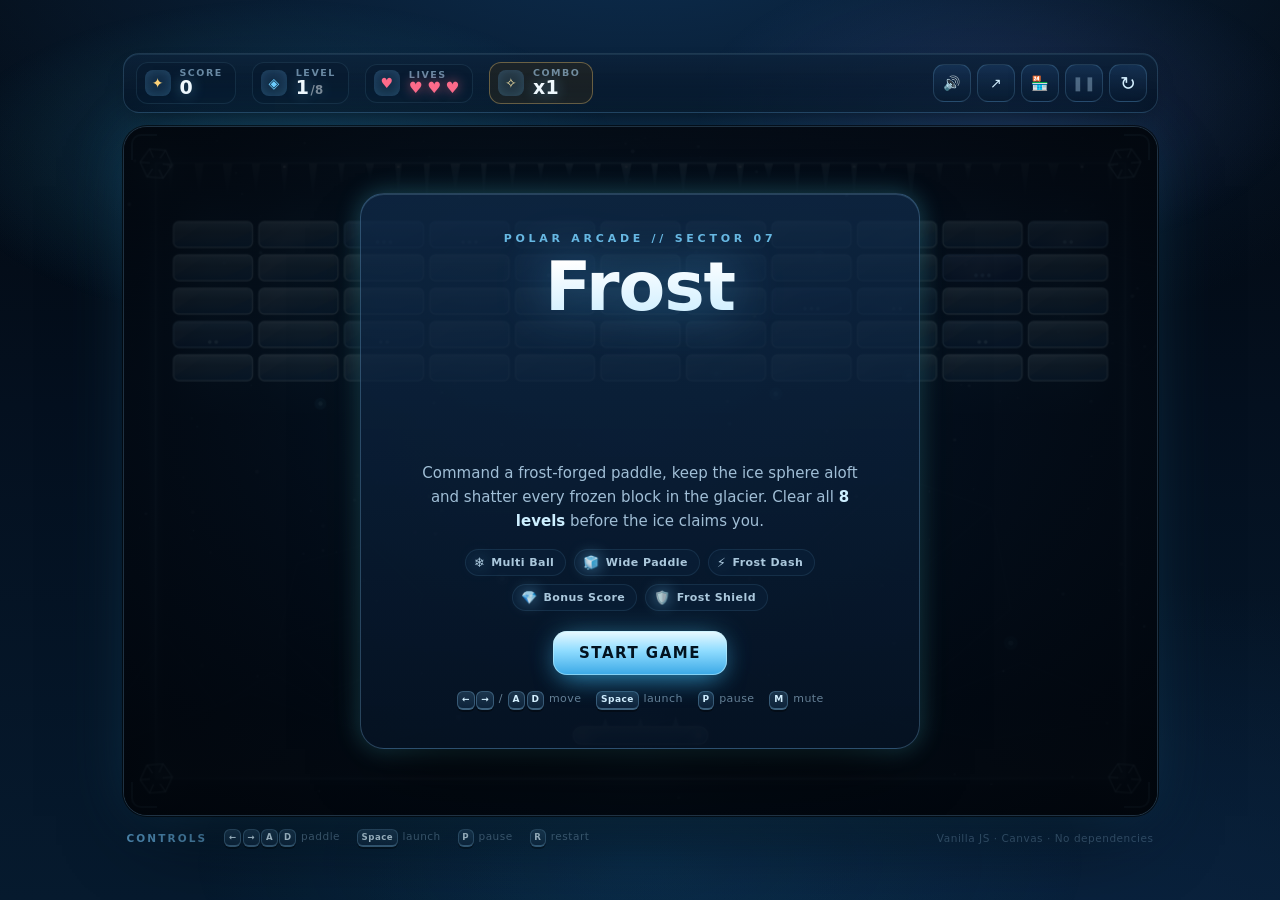
==== commit a9d1c0c9: "Bug-fix pass: level HUD wipe, glow band offset, power-up paddle catch, fortress overlap, pointer hij" ====
--- a/index.html
+++ b/index.html
@@ -39,7 +39,7 @@
 
       <div class="chip">
         <span class="chip-ico ico-level">◈</span>
-        <span class="chip-body"><span class="chip-lab">Level</span><span class="chip-val" id="uiLevel">1<span class="chip-sub" id="uiLevelMax">/8</span></span></span>
+        <span class="chip-body"><span class="chip-lab">Level</span><span class="chip-val" id="uiLevel"><span id="uiLevelNum">1</span><span class="chip-sub" id="uiLevelMax">/8</span></span></span>
       </div>
 
       <div class="chip">
@@ -60,7 +60,7 @@
       <button type="button" class="icon-btn" id="btnFullscreen" title="Fullscreen  (F)" aria-label="Toggle fullscreen" aria-pressed="false">
         <span class="ico-fullscreen">↗</span>
       </button>
-      <button type="button" class="icon-btn" id="btnArcade" title="Open Frost Arcade (A)" aria-label="Open game selector">
+      <button type="button" class="icon-btn" id="btnArcade" title="Open Frost Arcade" aria-label="Open game selector">
         <span class="ico-arcade">🏪</span>
       </button>
       <button type="button" class="icon-btn" id="btnPause" title="Pause / Resume  (P)" aria-label="Pause game" aria-pressed="false">
--- a/style.css
+++ b/style.css
@@ -305,7 +305,7 @@
   width: 100%;
   height: 100%;
   touch-action: none;
-  cursor: none;
+  cursor: crosshair;
 }
 
 .stage.menu-open #game { cursor: default; }
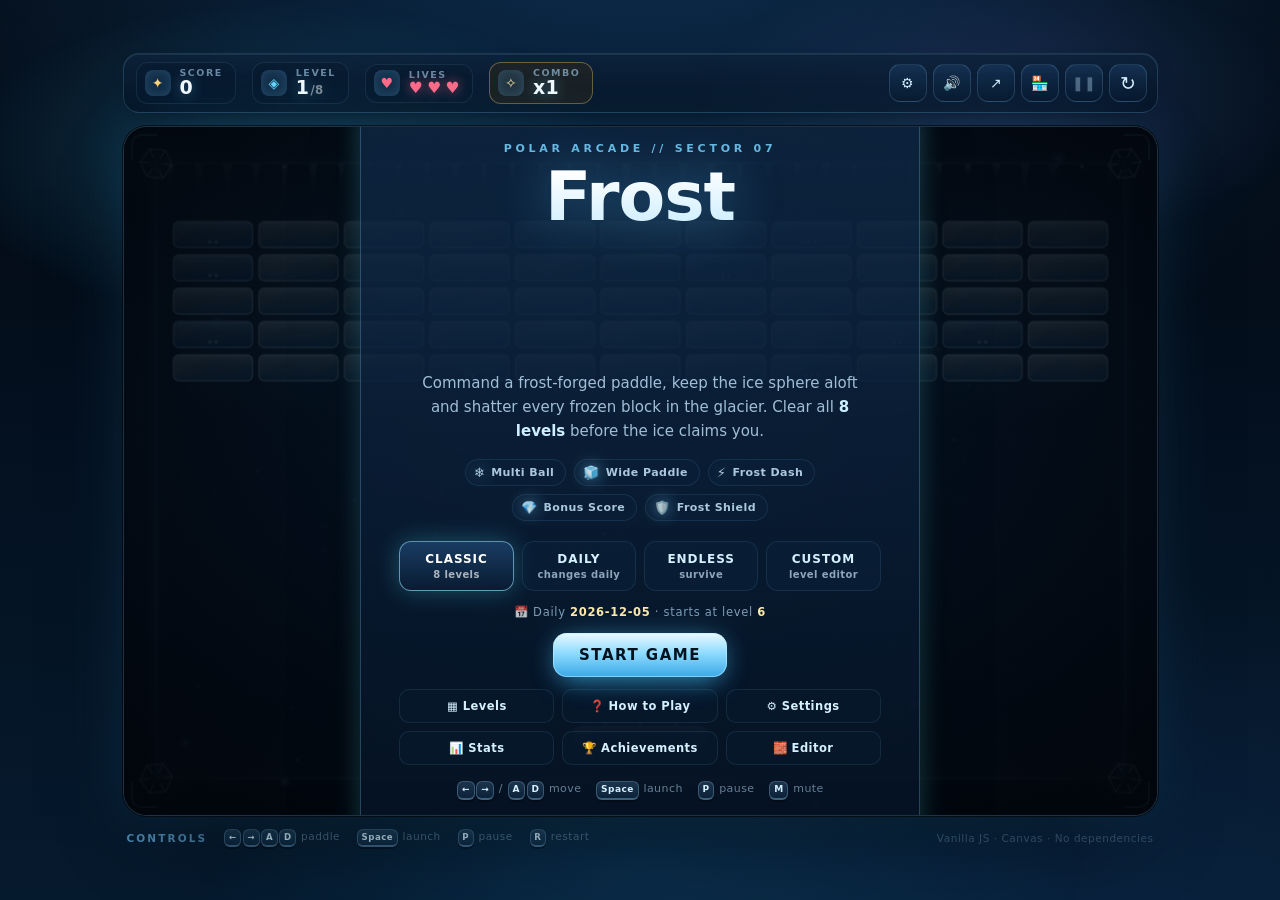
==== commit fe80975d: "Add meta systems: settings, stats, level select, how-to, PWA, achievements, daily/endless/custom, sh" ====
--- a/index.html
+++ b/index.html
@@ -7,7 +7,13 @@
 <meta name="description" content="Frost Breakout — a futuristic frozen arcade breakout game built with HTML5 Canvas and vanilla JavaScript." />
 <title>Frost Breakout ❄️</title>
 <link rel="icon" href="data:image/svg+xml,%3Csvg xmlns='http://www.w3.org/2000/svg' viewBox='0 0 32 32'%3E%3Cdefs%3E%3CradialGradient id='g' cx='50%25' cy='40%25'%3E%3Cstop offset='0' stop-color='%23eafaff'/%3E%3Cstop offset='1' stop-color='%2338bdf8'/%3E%3C/radialGradient%3E%3C/defs%3E%3Crect width='32' height='32' rx='7' fill='%2308182e'/%3E%3Ccircle cx='16' cy='14' r='7' fill='url(%23g)'/%3E%3Crect x='6' y='24' width='20' height='4' rx='2' fill='%23bae6fd'/%3E%3C/svg%3E" />
+<link rel="manifest" href="manifest.webmanifest" />
+<meta name="mobile-web-app-capable" content="yes" />
+<meta name="apple-mobile-web-app-capable" content="yes" />
+<meta name="apple-mobile-web-app-status-bar-style" content="black-translucent" />
+<link rel="apple-touch-icon" href="assets/icons/icon-192.png" />
 <link rel="stylesheet" href="style.css" />
+<link rel="stylesheet" href="extras.css" />
 </head>
 <body>
 
@@ -54,6 +60,9 @@
     </div>
 
     <div class="hud-actions">
+      <button type="button" class="icon-btn" id="btnSettingsHud" title="Settings" aria-label="Open settings">
+        <span class="ico-sound">⚙</span>
+      </button>
       <button type="button" class="icon-btn" id="btnSound" title="Mute / Unmute  (M)" aria-label="Toggle sound" aria-pressed="false">
         <span class="ico-sound">🔊</span>
       </button>
@@ -107,9 +116,27 @@
           <li><b>🛡️</b><span>Frost Shield</span></li>
         </ul>
 
+        <div class="menu-modes" role="tablist" aria-label="Game mode">
+          <button type="button" class="mode-btn active" data-mode="classic">Classic<small>8 levels</small></button>
+          <button type="button" class="mode-btn" data-mode="daily">Daily<small>changes daily</small></button>
+          <button type="button" class="mode-btn" data-mode="endless">Endless<small>survive</small></button>
+          <button type="button" class="mode-btn" data-mode="custom">Custom<small>level editor</small></button>
+        </div>
+        <p class="daily-line" id="dailyLine"></p>
+
         <button type="button" class="btn btn-primary" id="btnStart">
           <span>Start Game</span>
         </button>
+
+        <div class="menu-extras" style="margin-top:12px">
+          <button type="button" class="mini-btn primary" id="btnContinue" style="display:none">▶ Continue</button>
+          <button type="button" class="mini-btn" id="btnLevels">▦ Levels</button>
+          <button type="button" class="mini-btn" id="btnHow">❓ How to Play</button>
+          <button type="button" class="mini-btn" id="btnSettings">⚙ Settings</button>
+          <button type="button" class="mini-btn" id="btnStats">📊 Stats</button>
+          <button type="button" class="mini-btn" id="btnAch">🏆 Achievements</button>
+          <button type="button" class="mini-btn" id="btnEditor">🧱 Editor</button>
+        </div>
 
         <div class="hint">
           <span><kbd>←</kbd><kbd>→</kbd> / <kbd>A</kbd><kbd>D</kbd> move</span>
@@ -152,6 +179,10 @@
         <div class="btn-row">
           <button type="button" class="btn btn-primary" id="btnRetry">Try Again</button>
           <button type="button" class="btn btn-ghost" id="btnMenu2">Main Menu</button>
+        </div>
+        <div class="share-row">
+          <button type="button" class="mini-btn" id="btnShareOver">📣 Share</button>
+          <button type="button" class="mini-btn" id="btnShotOver">📸 Save PNG</button>
         </div>
         <div class="btn-row" style="margin-top:8px;">
           <button type="button" class="btn btn-danger" id="btnQuitGameOver">Quit Game</button>
@@ -177,6 +208,10 @@
           <button type="button" class="btn btn-primary" id="btnPlayAgain">Play Again</button>
           <button type="button" class="btn btn-ghost" id="btnMenu3">Main Menu</button>
         </div>
+        <div class="share-row">
+          <button type="button" class="mini-btn" id="btnShareWin">📣 Share</button>
+          <button type="button" class="mini-btn" id="btnShotWin">📸 Save PNG</button>
+        </div>
         <div class="btn-row" style="margin-top:8px;">
           <button type="button" class="btn btn-danger" id="btnQuitGameWin">Quit Game</button>
         </div>
@@ -184,6 +219,79 @@
     </section>
 
     <div class="scan" aria-hidden="true"></div>
+    <div id="toasts" aria-live="polite"></div>
+
+    <!-- ── Settings ── -->
+    <section class="overlay overlay-dim hidden" id="ovSettings">
+      <div class="panel panel-sm panel-wide">
+        <p class="eyebrow">System</p>
+        <h2 class="title-sm">Settings ⚙</h2>
+        <div class="set-row"><label>Difficulty<small>Chill slower · Blizzard faster + more score</small></label><select id="setDifficulty"><option value="chill">Chill</option><option value="normal">Normal</option><option value="blizzard">Blizzard</option></select></div>
+        <div class="set-row"><label>Volume<small>Master sound level</small></label><span><input type="range" id="setVolume" min="0" max="1" step="0.05" value="0.8" /> <b id="setVolumeVal">80%</b></span></div>
+        <div class="set-row"><label>Screen shake<small>Camera kick on hits</small></label><label class="switch"><input type="checkbox" id="setShake" checked /><i></i></label></div>
+        <div class="set-row"><label>Particles<small>Shatter shards, sparks, mist</small></label><label class="switch"><input type="checkbox" id="setParticles" checked /><i></i></label></div>
+        <div class="set-row"><label>Flashes<small>Full-screen color flashes</small></label><label class="switch"><input type="checkbox" id="setFlash" checked /><i></i></label></div>
+        <div class="btn-row" style="margin-top:14px"><button type="button" class="btn btn-primary" id="ovSettingsX">Done</button><button type="button" class="btn btn-ghost" id="btnWipe">Reset data</button></div>
+      </div>
+    </section>
+
+    <!-- ── Level select ── -->
+    <section class="overlay overlay-dim hidden" id="ovLevels">
+      <div class="panel panel-sm panel-wide">
+        <p class="eyebrow">Select Sector</p>
+        <h2 class="title-sm">Levels ▦</h2>
+        <div class="level-grid" id="levelGrid"></div>
+        <div class="btn-row"><button type="button" class="btn btn-ghost" id="ovLevelsX">Close</button></div>
+      </div>
+    </section>
+
+    <!-- ── Stats ── -->
+    <section class="overlay overlay-dim hidden" id="ovStats">
+      <div class="panel panel-sm panel-wide">
+        <p class="eyebrow">Records</p>
+        <h2 class="title-sm">Stats 📊</h2>
+        <div class="stat-grid">
+          <div><span>Best Score</span><b id="stBest">0</b></div>
+          <div><span>Wins</span><b id="stWins">0</b></div>
+          <div><span>Runs</span><b id="stRuns">0</b></div>
+          <div><span>Bricks</span><b id="stBricks">0</b></div>
+          <div><span>Best Combo</span><b id="stCombo">0</b></div>
+          <div><span>Power-ups</span><b id="stPower">0</b></div>
+          <div><span>Classic Best</span><b id="stClassic">0</b></div>
+          <div><span>Daily Best</span><b id="stDaily">0</b></div>
+          <div><span>Endless Best</span><b id="stEndless">0</b></div>
+          <div><span>Custom Best</span><b id="stCustom">0</b></div>
+        </div>
+        <div class="btn-row"><button type="button" class="btn btn-ghost" id="ovStatsX">Close</button></div>
+      </div>
+    </section>
+
+    <!-- ── Achievements ── -->
+    <section class="overlay overlay-dim hidden" id="ovAch">
+      <div class="panel panel-sm panel-wide">
+        <p class="eyebrow">Trophies</p>
+        <h2 class="title-sm">Achievements 🏆</h2>
+        <p class="daily-line" id="achCount"></p>
+        <div class="ach-list" id="achList"></div>
+        <div class="btn-row"><button type="button" class="btn btn-ghost" id="ovAchX">Close</button></div>
+      </div>
+    </section>
+
+    <!-- ── How to play ── -->
+    <section class="overlay overlay-dim hidden" id="ovHowto">
+      <div class="panel panel-sm panel-wide">
+        <p class="eyebrow">Manual</p>
+        <h2 class="title-sm">How to Play ❓</h2>
+        <div class="how-steps">
+          <div><b>1. Move</b> — <kbd>←</kbd><kbd>→</kbd> / <kbd>A</kbd><kbd>D</kbd> or drag on the arena. Catch falling capsules with the paddle.</div>
+          <div><b>2. Launch</b> — <kbd>Space</kbd> / click / tap ❄️. Angle depends on where the ball hits the paddle.</div>
+          <div><b>3. Combo</b> — break blocks without touching the paddle to raise the multiplier up to ×5.</div>
+          <div><b>4. Power-ups</b> — ❄️ multi-ball · 🧊 wide · ⚡ dash · 💎 bonus · 🛡️ shield absorbs one fall.</div>
+          <div><b>5. Survive</b> — 3 lives. Bedrock is indestructible. Clear all breakable blocks to advance.</div>
+        </div>
+        <div class="btn-row"><button type="button" class="btn btn-primary" id="ovHowtoX">Got it</button></div>
+      </div>
+    </section>
   </div>
 
   <!-- ══════════════ TOUCH CONTROLS ══════════════ -->
@@ -207,5 +315,6 @@
 </main>
 
 <script src="script.js"></script>
+<script src="extras.js"></script>
 </body>
 </html>
--- a/style.css
+++ b/style.css
@@ -737,15 +737,108 @@
 
 @media (max-width: 720px) {
   .legend { display: none; }
-}
-
-@media (max-width: 640px) {
-  .chip { padding: 4px 9px 4px 6px; gap: 7px; }
-  .chip-ico { width: 22px; height: 22px; font-size: 12px; }
-  .chip-lab { font-size: 8.5px; }
-  .icon-btn { width: 34px; height: 34px; font-size: 13px; }
+
+  /* Mobile HUD: Separate Navigation Actions and In-Game Stats to prevent overlapping */
+  .hud {
+    flex-direction: column;
+    align-items: stretch;
+    gap: 8px;
+    padding: 8px 10px;
+  }
+
+  /* Navigation Bar (Sound, Fullscreen, Select Games, Pause, Retry) */
+  .hud-actions {
+    order: 1;
+    display: flex;
+    align-items: center;
+    justify-content: space-between;
+    width: 100%;
+    gap: 8px;
+    padding-bottom: 7px;
+    border-bottom: 1px solid rgba(130, 200, 250, .14);
+  }
+
+  .hud-actions .icon-btn {
+    flex: 1 1 0;
+    max-width: 58px;
+    height: 38px;
+    font-size: 15px;
+    border-radius: 10px;
+    display: inline-flex;
+    align-items: center;
+    justify-content: center;
+  }
+
+  /* Game Stats Bar (Score, Level, Lives, Combo) */
+  .hud-stats {
+    order: 2;
+    display: flex;
+    align-items: center;
+    justify-content: space-between;
+    width: 100%;
+    gap: 6px;
+  }
+
+  .hud-stats .chip {
+    flex: 1 1 0;
+    min-width: 0;
+    display: flex;
+    align-items: center;
+    justify-content: center;
+    padding: 5px 6px;
+    gap: 6px;
+    border-radius: 10px;
+  }
+
+  .chip-ico {
+    width: 22px;
+    height: 22px;
+    font-size: 11px;
+    border-radius: 6px;
+    flex: none;
+  }
+
+  .chip-body {
+    min-width: 0;
+    display: flex;
+    flex-direction: column;
+    line-height: 1.05;
+  }
+
+  .chip-lab {
+    font-size: 8px;
+    letter-spacing: .08em;
+    white-space: nowrap;
+    overflow: hidden;
+    text-overflow: ellipsis;
+  }
+
+  .chip-val {
+    font-size: 14px;
+    font-weight: 800;
+    white-space: nowrap;
+    overflow: hidden;
+    text-overflow: ellipsis;
+  }
+
+  .lives {
+    gap: 3px;
+    font-size: 13px;
+  }
+
   .power-legend li span { display: none; }
   .power-legend li { padding: 6px 9px; }
+}
+
+@media (max-width: 380px) {
+  .hud { padding: 6px 8px; gap: 6px; }
+  .hud-actions { gap: 6px; padding-bottom: 5px; }
+  .hud-actions .icon-btn { height: 34px; font-size: 13px; border-radius: 8px; }
+  .hud-stats { gap: 4px; }
+  .hud-stats .chip { padding: 4px 4px; gap: 4px; border-radius: 8px; }
+  .chip-ico { width: 18px; height: 18px; font-size: 10px; }
+  .chip-lab { font-size: 7.5px; }
+  .chip-val { font-size: 12px; }
 }
 
 /* Touch-first layout: show on-screen controls. The width fallback covers
@@ -758,14 +851,46 @@
 @media (max-height: 560px) {
   .shell { width: min(1120px, 100%, calc((100dvh - 130px) * 1.5)); }
   .legend { display: none; }
-  /* compact HUD so nothing overflows on short landscape screens */
-  .hud { padding: 5px 7px; gap: 6px; }
-  .hud-stats { gap: 5px; }
-  .chip { padding: 3px 7px 3px 4px; gap: 5px; border-radius: 9px; }
+  /* compact single-row HUD so nothing overflows on short landscape screens */
+  .hud {
+    flex-direction: row;
+    align-items: center;
+    justify-content: space-between;
+    padding: 5px 7px;
+    gap: 8px;
+  }
+  .hud-actions {
+    order: 2;
+    width: auto;
+    padding-bottom: 0;
+    border-bottom: none;
+    gap: 5px;
+    flex: none;
+  }
+  .hud-actions .icon-btn {
+    flex: none;
+    width: 30px;
+    height: 30px;
+    font-size: 12px;
+    border-radius: 9px;
+  }
+  .hud-stats {
+    order: 1;
+    width: auto;
+    gap: 5px;
+    flex: 1;
+    min-width: 0;
+    justify-content: flex-start;
+  }
+  .hud-stats .chip {
+    flex: 0 1 auto;
+    padding: 3px 7px 3px 4px;
+    gap: 5px;
+    border-radius: 9px;
+  }
   .chip-ico { width: 20px; height: 20px; font-size: 11px; border-radius: 6px; }
   .chip-lab { display: none; }
   .chip-val { font-size: 14px; }
-  .icon-btn { width: 30px; height: 30px; font-size: 12px; border-radius: 9px; }
   .ico-restart { font-size: 16px; }
   .touch-bar { gap: 6px; }
   .tbtn { height: 46px; }
--- a/extras.css
+++ b/extras.css
@@ -0,0 +1,54 @@
+/* Frost Breakout extras — settings, levels, stats, achievements, howto, editor, toasts */
+.overlay.hidden{display:none}
+.panel-wide{width:min(620px,100%)}
+.menu-modes{display:flex;gap:8px;justify-content:center;flex-wrap:wrap;margin:0 0 14px}
+.mode-btn{flex:1 1 0;min-width:110px;padding:10px 8px;border-radius:12px;border:1px solid var(--stroke-soft);background:rgba(11,32,58,.6);color:var(--ice-200);font:inherit;font-size:12px;font-weight:800;letter-spacing:.08em;text-transform:uppercase;cursor:pointer;transition:transform .15s var(--ease),border-color .2s,box-shadow .2s}
+.mode-btn small{display:block;font-weight:600;font-size:10px;letter-spacing:.04em;text-transform:none;opacity:.65;margin-top:3px}
+.mode-btn.active{border-color:rgba(150,220,255,.6);box-shadow:var(--glow-ice);color:#fff;background:linear-gradient(180deg,rgba(28,64,104,.9),rgba(10,28,50,.9))}
+.mode-btn:hover{transform:translateY(-2px)}
+.menu-extras{display:grid;grid-template-columns:repeat(auto-fit,minmax(130px,1fr));gap:8px;margin:0 0 16px}
+.mini-btn{padding:9px 8px;border-radius:10px;border:1px solid var(--stroke-soft);background:rgba(9,26,46,.55);color:var(--ice-200);font:inherit;font-size:11.5px;font-weight:700;letter-spacing:.04em;cursor:pointer;transition:transform .15s var(--ease),border-color .2s}
+.mini-btn:hover{transform:translateY(-2px);border-color:rgba(150,220,255,.45);color:#fff}
+.mini-btn.primary{border-color:rgba(255,212,121,.5);color:#ffe9a8}
+.daily-line{margin:0 0 14px;font-size:11.5px;letter-spacing:.06em;color:rgba(165,200,225,.75)}
+.daily-line b{color:#ffe9a8}
+.set-row{display:flex;align-items:center;justify-content:space-between;gap:12px;padding:10px 2px;border-bottom:1px solid rgba(130,200,250,.1);font-size:13px}
+.set-row label{font-weight:700;letter-spacing:.04em}
+.set-row small{display:block;font-weight:400;opacity:.65;font-size:11px}
+.set-row select,.set-row input[type=range]{accent-color:#57e6ff}
+.set-row select{background:#0b2540;color:var(--ice-100);border:1px solid var(--stroke);border-radius:8px;padding:6px 10px;font:inherit;font-size:13px}
+.switch{position:relative;width:44px;height:24px;flex:none}
+.switch input{opacity:0;width:100%;height:100%;margin:0;cursor:pointer}
+.switch i{position:absolute;inset:0;border-radius:999px;background:rgba(120,180,220,.25);border:1px solid var(--stroke);transition:background .2s;pointer-events:none}
+.switch i::after{content:"";position:absolute;top:2px;left:2px;width:18px;height:18px;border-radius:50%;background:#bae6fd;transition:left .2s}
+.switch input:checked+i{background:rgba(87,230,255,.45)}
+.switch input:checked+i::after{left:22px}
+.level-grid{display:grid;grid-template-columns:repeat(4,1fr);gap:8px;margin:0 0 14px}
+.lvl{padding:12px 6px;border-radius:12px;border:1px solid var(--stroke-soft);background:rgba(9,26,46,.55);color:var(--ice-200);cursor:pointer;font:inherit;text-align:center}
+.lvl b{display:block;font-size:18px}
+.lvl span{font-size:10px;letter-spacing:.08em;text-transform:uppercase;opacity:.65}
+.lvl small{display:block;font-size:10px;opacity:.7;margin-top:2px}
+.lvl.locked{opacity:.35;cursor:not-allowed}
+.lvl:hover:not(.locked){border-color:rgba(150,220,255,.5);transform:translateY(-2px)}
+.stat-grid{display:grid;grid-template-columns:repeat(auto-fit,minmax(120px,1fr));gap:8px;margin:0 0 14px;text-align:left}
+.stat-grid>div{background:rgba(8,24,44,.55);border:1px solid var(--stroke-soft);border-radius:10px;padding:10px}
+.stat-grid span{font-size:9.5px;font-weight:700;letter-spacing:.14em;text-transform:uppercase;color:rgba(160,200,230,.65)}
+.stat-grid b{display:block;font-size:18px;margin-top:2px}
+.ach-list{display:grid;gap:8px;max-height:300px;overflow:auto;text-align:left;margin:0 0 14px;padding-right:4px}
+.ach{display:flex;gap:10px;align-items:center;padding:10px;border-radius:12px;border:1px solid var(--stroke-soft);background:rgba(9,26,46,.5);font-size:12.5px}
+.ach .ico{font-size:20px;flex:none;filter:grayscale(1);opacity:.4}
+.ach.unlocked .ico{filter:none;opacity:1}
+.ach b{display:block;font-size:12.5px}
+.ach small{opacity:.65}
+.ach.unlocked{border-color:rgba(255,212,121,.4)}
+.how-steps{text-align:left;font-size:13px;line-height:1.6;margin:0 0 14px;display:grid;gap:10px}
+.how-steps div{background:rgba(8,24,44,.5);border:1px solid var(--stroke-soft);border-radius:10px;padding:10px 12px}
+.how-steps b{color:#fff}
+#toasts{position:absolute;right:12px;bottom:12px;z-index:20;display:flex;flex-direction:column;gap:8px;pointer-events:none}
+.toast{display:flex;gap:10px;align-items:center;background:linear-gradient(180deg,rgba(30,50,20,.92),rgba(10,24,12,.94));border:1px solid rgba(255,212,121,.5);border-radius:12px;padding:10px 14px;font-size:12.5px;font-weight:700;color:#ffe9a8;box-shadow:0 10px 30px -10px #000;animation:toastIn .35s var(--ease) both;max-width:280px}
+.toast small{display:block;font-weight:400;color:rgba(255,240,200,.75)}
+.toast.out{opacity:0;transform:translateY(8px);transition:opacity .3s,transform .3s}
+@keyframes toastIn{from{opacity:0;transform:translateY(12px) scale(.96)}to{opacity:1;transform:none}}
+.share-row{display:flex;gap:8px;justify-content:center;flex-wrap:wrap;margin-top:10px}
+.editor-link{font-size:11px;color:rgba(165,200,225,.7);margin-top:10px;display:block}
+@media(max-width:560px){.level-grid{grid-template-columns:repeat(4,1fr)}.menu-extras{grid-template-columns:repeat(2,1fr)}}
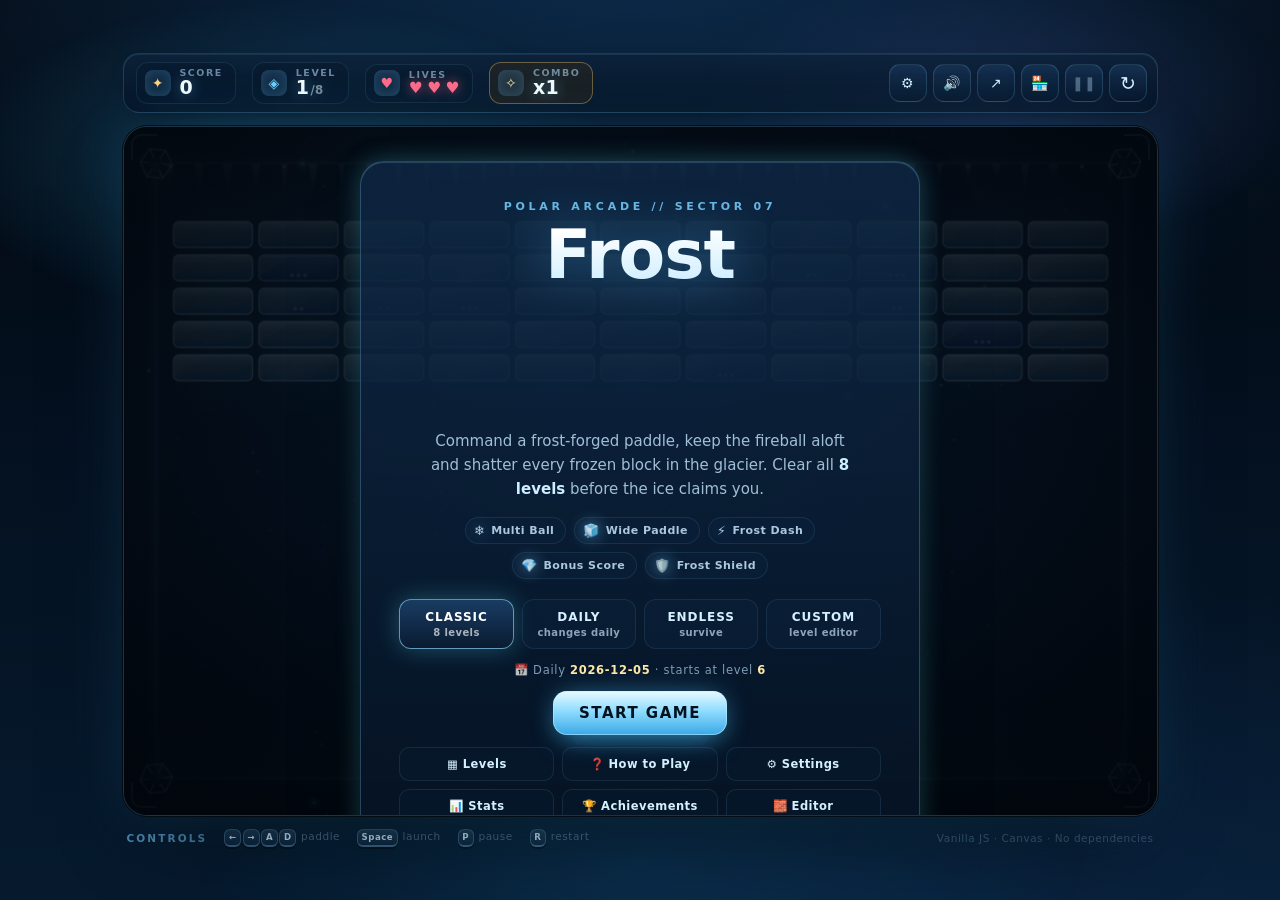
==== commit 5883b7f5: "Fireball breakout ball plus new Frost Hoops flick basketball game in arcade" ====
--- a/index.html
+++ b/index.html
@@ -104,7 +104,7 @@
         <p class="eyebrow">Polar Arcade // Sector 07</p>
         <h1 class="title">Frost<span>Breakout</span><em>❄️</em></h1>
         <p class="lede">
-          Command a frost-forged paddle, keep the ice sphere aloft and shatter every
+          Command a frost-forged paddle, keep the fireball aloft and shatter every
           frozen block in the glacier. Clear all <b>8 levels</b> before the ice claims you.
         </p>
 
--- a/style.css
+++ b/style.css
@@ -397,7 +397,13 @@
   background:
     radial-gradient(80% 70% at 50% 45%, rgba(5, 18, 34, .82), rgba(1, 5, 11, .95));
   animation: fadeIn .35s var(--ease) both;
-}
+  /* tall panels (menu with modes, achievements, settings) must scroll on small screens */
+  overflow-y: auto;
+  overscroll-behavior: contain;
+  touch-action: pan-y;
+}
+
+.overlay > .panel { margin: auto; }
 
 .overlay-dim { background: rgba(3, 10, 20, .74); }
 
--- a/extras.css
+++ b/extras.css
@@ -34,7 +34,7 @@
 .stat-grid>div{background:rgba(8,24,44,.55);border:1px solid var(--stroke-soft);border-radius:10px;padding:10px}
 .stat-grid span{font-size:9.5px;font-weight:700;letter-spacing:.14em;text-transform:uppercase;color:rgba(160,200,230,.65)}
 .stat-grid b{display:block;font-size:18px;margin-top:2px}
-.ach-list{display:grid;gap:8px;max-height:300px;overflow:auto;text-align:left;margin:0 0 14px;padding-right:4px}
+.ach-list{display:grid;gap:8px;max-height:300px;overflow-y:auto;-webkit-overflow-scrolling:touch;touch-action:pan-y;text-align:left;margin:0 0 14px;padding-right:4px}
 .ach{display:flex;gap:10px;align-items:center;padding:10px;border-radius:12px;border:1px solid var(--stroke-soft);background:rgba(9,26,46,.5);font-size:12.5px}
 .ach .ico{font-size:20px;flex:none;filter:grayscale(1);opacity:.4}
 .ach.unlocked .ico{filter:none;opacity:1}
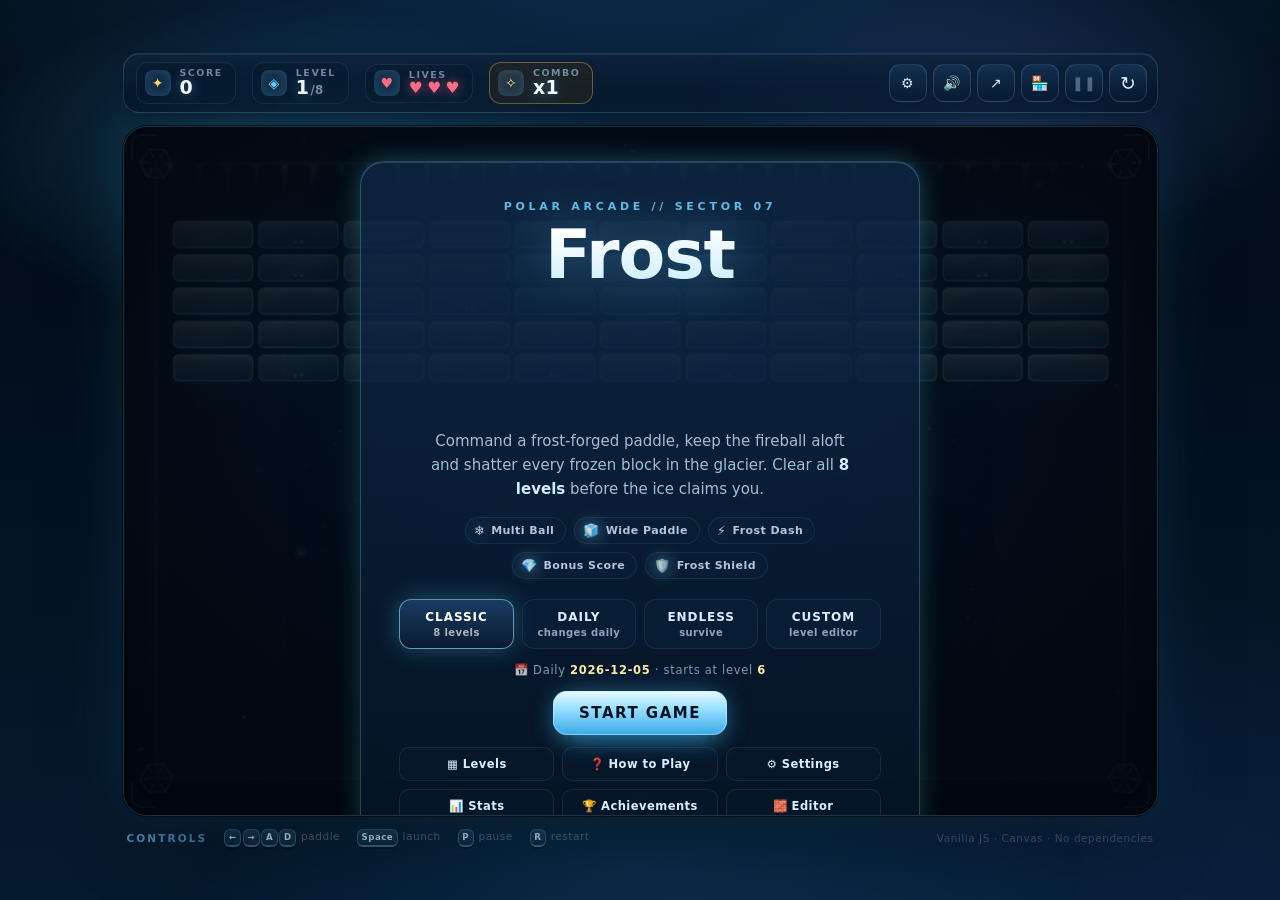
==== commit e674ca70: "Local top-10 leaderboards in every game with player names" ====
--- a/index.html
+++ b/index.html
@@ -262,6 +262,8 @@
           <div><span>Endless Best</span><b id="stEndless">0</b></div>
           <div><span>Custom Best</span><b id="stCustom">0</b></div>
         </div>
+        <h3 class="board-title">🏆 Top Scores</h3>
+        <ol class="board-list" id="stBoard"></ol>
         <div class="btn-row"><button type="button" class="btn btn-ghost" id="ovStatsX">Close</button></div>
       </div>
     </section>
--- a/extras.css
+++ b/extras.css
@@ -41,6 +41,15 @@
 .ach b{display:block;font-size:12.5px}
 .ach small{opacity:.65}
 .ach.unlocked{border-color:rgba(255,212,121,.4)}
+.board-title{margin:4px 0 8px;font-size:13px;letter-spacing:.14em;text-transform:uppercase;color:#ffe9a8}
+.board-list{list-style:none;margin:0 0 14px;padding:0;display:grid;gap:6px;text-align:left}
+.board-list li{display:flex;align-items:center;gap:10px;padding:8px 12px;border-radius:10px;border:1px solid var(--stroke-soft);background:rgba(9,26,46,.5);font-size:12.5px}
+.board-list .rank{flex:none;width:26px;height:26px;display:grid;place-items:center;border-radius:8px;background:rgba(255,212,121,.15);color:#ffe9a8;font-weight:800}
+.board-list li:nth-child(1) .rank{background:rgba(255,212,121,.5);color:#02121f}
+.board-list .who{flex:1;min-width:0;overflow:hidden;text-overflow:ellipsis;white-space:nowrap;font-weight:700}
+.board-list .pts{font-weight:800;font-variant-numeric:tabular-nums;color:var(--ice-100)}
+.board-list .when{font-size:10.5px;opacity:.6}
+.board-empty{opacity:.6;font-size:12.5px;margin:0 0 14px}
 .how-steps{text-align:left;font-size:13px;line-height:1.6;margin:0 0 14px;display:grid;gap:10px}
 .how-steps div{background:rgba(8,24,44,.5);border:1px solid var(--stroke-soft);border-radius:10px;padding:10px 12px}
 .how-steps b{color:#fff}
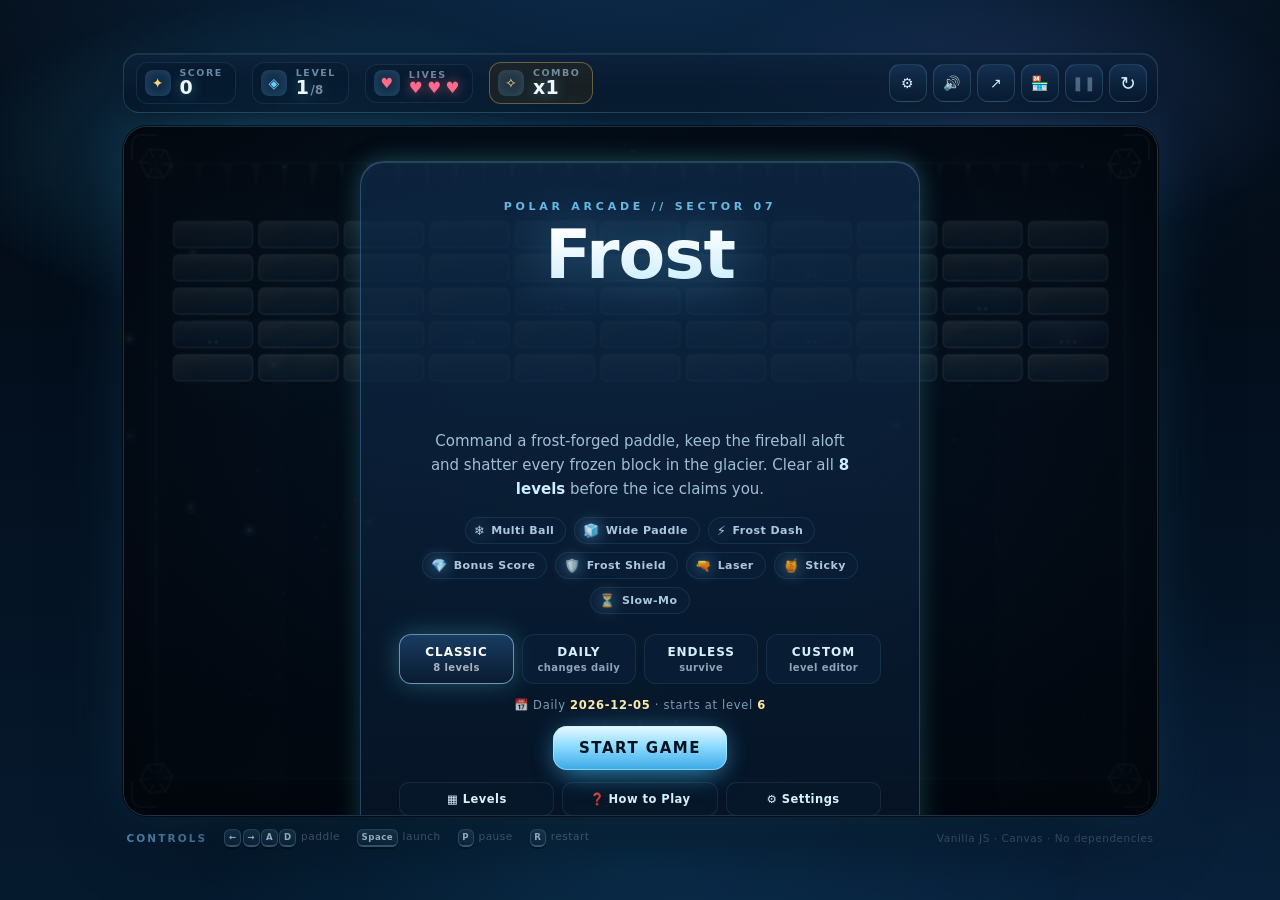
==== commit b2c04337: "Round 2: laser/sticky/slow power-ups, boss cores, auto difficulty, vibration, generative music, game" ====
--- a/index.html
+++ b/index.html
@@ -114,6 +114,9 @@
           <li><b>⚡</b><span>Frost Dash</span></li>
           <li><b>💎</b><span>Bonus Score</span></li>
           <li><b>🛡️</b><span>Frost Shield</span></li>
+          <li><b>🔫</b><span>Laser</span></li>
+          <li><b>🍯</b><span>Sticky</span></li>
+          <li><b>⏳</b><span>Slow-Mo</span></li>
         </ul>
 
         <div class="menu-modes" role="tablist" aria-label="Game mode">
@@ -231,6 +234,9 @@
         <div class="set-row"><label>Screen shake<small>Camera kick on hits</small></label><label class="switch"><input type="checkbox" id="setShake" checked /><i></i></label></div>
         <div class="set-row"><label>Particles<small>Shatter shards, sparks, mist</small></label><label class="switch"><input type="checkbox" id="setParticles" checked /><i></i></label></div>
         <div class="set-row"><label>Flashes<small>Full-screen color flashes</small></label><label class="switch"><input type="checkbox" id="setFlash" checked /><i></i></label></div>
+        <div class="set-row"><label>Auto difficulty<small>Speed adapts to your play</small></label><label class="switch"><input type="checkbox" id="setAuto" checked /><i></i></label></div>
+        <div class="set-row"><label>Vibration<small>Buzz on hits (phone)</small></label><label class="switch"><input type="checkbox" id="setVibrate" checked /><i></i></label></div>
+        <div class="set-row"><label>Music<small>Generative frost theme</small></label><label class="switch"><input type="checkbox" id="setMusic" checked /><i></i></label></div>
         <div class="btn-row" style="margin-top:14px"><button type="button" class="btn btn-primary" id="ovSettingsX">Done</button><button type="button" class="btn btn-ghost" id="btnWipe">Reset data</button></div>
       </div>
     </section>
